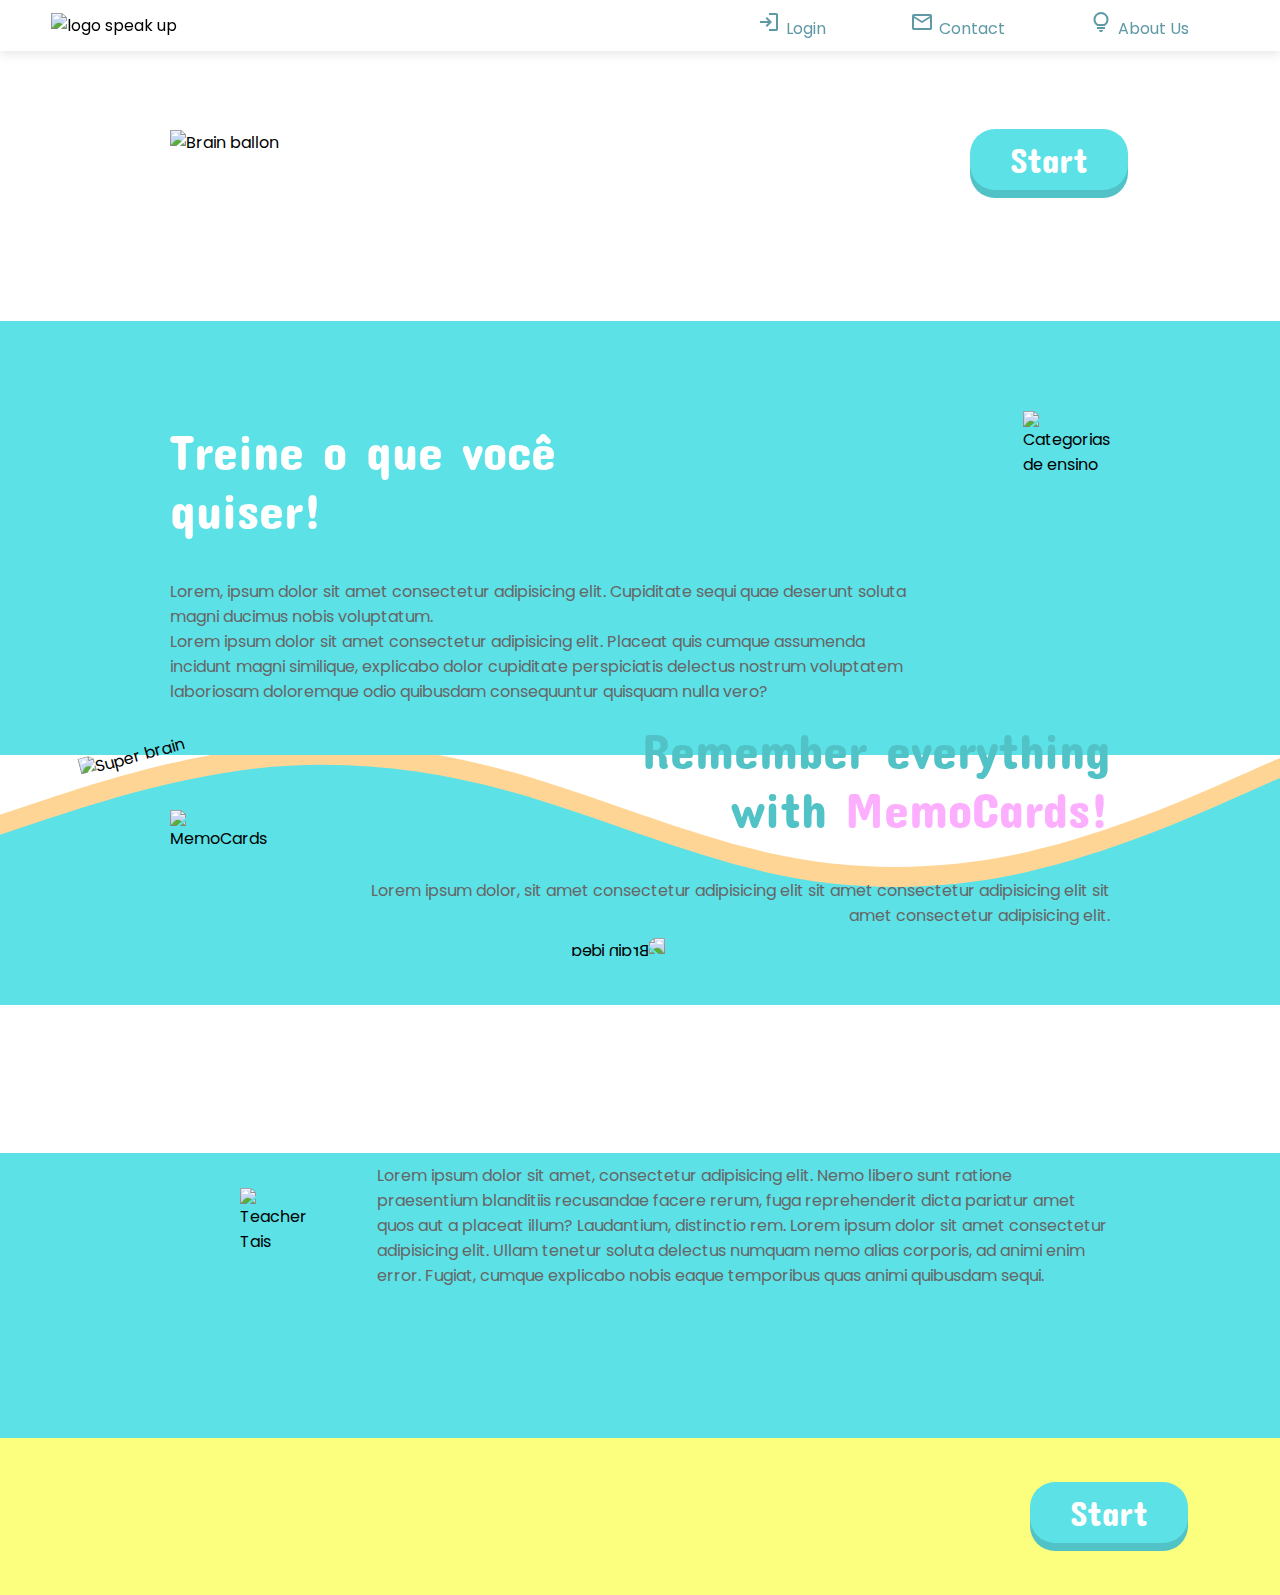
==== index.html @ 05db47d5 "Adicionando index" ====
<!DOCTYPE html>
<html lang="en">
<head>
    <meta charset="UTF-8">
    <meta name="viewport" content="width=device-width, initial-scale=1.0">
    <title>Speak Up English Club</title>
    <link rel="shortcut icon" href="Imagensrc/brainbase.png" type="image/x-icon">
    <link rel="stylesheet" href="style.css">
    <!-- FONTS -->
    <link rel="preconnect" href="https://fonts.googleapis.com">
    <link rel="preconnect" href="https://fonts.gstatic.com" crossorigin>
    <link href="https://fonts.googleapis.com/css2?family=Poppins:ital,wght@0,100;0,200;0,300;0,400;0,500;0,600;0,700;0,800;0,900;1,100;1,200;1,300;1,400;1,500;1,600;1,700;1,800;1,900&display=swap" rel="stylesheet">

    <link rel="preconnect" href="https://fonts.googleapis.com">
    <link rel="preconnect" href="https://fonts.gstatic.com" crossorigin>
    <link href="https://fonts.googleapis.com/css2?family=Concert+One&display=swap" rel="stylesheet">
    <!-- FONTS -->
    <!-- ICONS -->
    <link rel="stylesheet" href="https://fonts.googleapis.com/css2?family=Material+Symbols+Outlined:opsz,wght,FILL,GRAD@24,400,0,0" />
    <link rel="stylesheet" href="https://fonts.googleapis.com/css2?family=Material+Symbols+Outlined:opsz,wght,FILL,GRAD@20..48,100..700,0..1,-50..200" />
    <link rel="stylesheet" href="https://fonts.googleapis.com/css2?family=Material+Symbols+Outlined:opsz,wght,FILL,GRAD@20..48,100..700,0..1,-50..200" />
    <!-- ICONS -->
</head>
<body>
    <div class="tudo">
        <header>
            <div class="interface">
                <div class="logo">
                    <img src="Imagensrc/logospeakup.png" alt="logo speak up" width="150px">
                </div><!--logo-->
    
                <nav class="menu-desktop">
                    <ul>
                        <li><a href="#"><span class="material-symbols-outlined">
                        login</span>Login</a></li>
                        <li><a href="#"><span class="material-symbols-outlined">
                        mail</span>Contact</a></li>
                        <li><a href="#"><span class="material-symbols-outlined">
                        lightbulb</span>About Us</a></li>
                    </ul>
                </nav>
            </div><!--interface-->
        </header>
    
        <main>
            <section class="topo">
                <div class="interface">
                    <div class="flex">
                        <div class="brain-ballon">
                            <img src="Imagensrc/homepageimg.svg" alt="Brain ballon">
                        </div>
    
                        <div class="btn-start">
                            <a class="startbutton" id="startbutton" href="#">Start</a>
                        </div>
    
                    </div><!--flex-->
                </div><!--interface--> 
            </section><!--topo-->
    
            <section class="middle">
                <div class="interface">
                    <div class="flex">
                        <div class="txt-middle">
                            <h2>Treine o que você <br>quiser!</h2>
                            <p>Lorem, ipsum dolor sit amet consectetur adipisicing elit. Cupiditate sequi quae deserunt soluta magni ducimus nobis voluptatum. <br> Lorem ipsum dolor sit amet consectetur adipisicing elit. Placeat quis cumque assumenda incidunt magni similique, explicabo dolor cupiditate perspiciatis delectus nostrum voluptatem laboriosam doloremque odio quibusdam consequuntur quisquam nulla vero?</p>
                        </div>
    
                        <div class="categorias">
                            <img src="Imagensrc/categorias.svg" alt="Categorias de ensino" width="470px">
                        </div>
                    </div><!--flex-->
                </div><!--interface-->
            </section><!--middle-->
            
            <div class="brain-power">
                <img src="Imagensrc/powerbrain.png" alt="Super brain" width="320px">
            </div>
    
            <section class="cards">
                <div class="interface">
                    <div class="flex">
                        <div class="flash-cards">
                            <img class="card" src="Imagensrc/cards.svg" alt="MemoCards" width="450px">
                        </div>
    
                        <div class="cardstxt">
                            <h2>Remember everything <br>with <span>MemoCards!</span></h2>
                            <p>Lorem ipsum dolor, sit amet consectetur adipisicing elit sit amet consectetur adipisicing elit sit amet consectetur adipisicing elit.</p>
                            <img class="idea" src="Imagensrc/brainidea.png" alt="Brain idea" width="300px">
                        </div>
                    </div><!--flex-->
                </div><!--interface--> 
            </section><!--cards-->
    
            <section class="teacher">
                <div class="interface">
                    <div class="flex"> 
                        <div class="waves">
                            <div class="banner">
                                <svg class="wavy" xmlns="http://www.w3.org/2000/svg" viewBox="0 0 1440 320"><path fill="#FFD595" fill-opacity="1" d="M0,64L48,85.3C96,107,192,149,288,170.7C384,192,480,192,576,170.7C672,149,768,107,864,80C960,53,1056,43,1152,53.3C1248,64,1344,96,1392,112L1440,128L1440,320L1392,320C1344,320,1248,320,1152,320C1056,320,960,320,864,320C768,320,672,320,576,320C480,320,384,320,288,320C192,320,96,320,48,320L0,320Z"></path></svg>
                            </div>
            
                            <div class="banner1">
                                <svg class="wavy" xmlns="http://www.w3.org/2000/svg" viewBox="0 0 1440 320"><path fill="#5CE1E6" fill-opacity="1" d="M0,64L48,85.3C96,107,192,149,288,170.7C384,192,480,192,576,170.7C672,149,768,107,864,80C960,53,1056,43,1152,53.3C1248,64,1344,96,1392,112L1440,128L1440,320L1392,320C1344,320,1248,320,1152,320C1056,320,960,320,864,320C768,320,672,320,576,320C480,320,384,320,288,320C192,320,96,320,48,320L0,320Z"></path></svg>
                            </div>
                        </div>
    
                        <div class="profile">
                            <img src="Imagensrc/Teachertais.svg" alt="Teacher Tais" width="450px">
                        </div>
    
                        <div class="abouttxt">
                            <p>Lorem ipsum dolor sit amet, consectetur adipisicing elit. Nemo libero sunt ratione praesentium blanditiis recusandae facere rerum, fuga reprehenderit dicta pariatur amet quos aut a placeat illum? Laudantium, distinctio rem. Lorem ipsum dolor sit amet consectetur adipisicing elit. Ullam tenetur soluta delectus numquam nemo alias corporis, ad animi enim error. Fugiat, cumque explicabo nobis eaque temporibus quas animi quibusdam sequi.</p>
                        </div>
                    </div><!--flex-->
                </div><!--interface--> 
            </section><!--teacher-->
    
           
            <div id="div4">
            </div>
        </main>
    
        <footer>
            <div class="rodape">
                <div class="flex">
                    <!--<div class="txt-footer">
                        Let's start learning?
                    </div>-->
                    <div class="btn-start">
                        <a class="startbutton" id="startbutton" href="#">Start</a>
                    </div>
                </div><!--flex-->
            </div><!--rodape-->
        </footer>
    </div><!--tudo-->
</body>
</html>
---- style.css ----
/* ESTILO GERAL */
*{
    margin: 0;
    padding: 0;
    box-sizing: border-box;
    font-family: 'Poppins',sans-serif;
}



body{
    background-color: white;
    height: 100vh;
}

.interface{
    max-width: 1280;
    margin: 0 auto;
}

.btn-start a{
    text-decoration: none;
    font-family: "Concert One", sans-serif;
    color: white;
    padding: 10px 40px;
    margin-left: 800px;
    margin-top: -100px;
    font-size: 35px;
    font-weight: 400;
    background-color: #5CE1E6;
    box-shadow: 0px 8px #51C2C6;
    border-radius: 25px;
    cursor: pointer;
    display: inline-block;
    transition: .2s;
}

.btn-start a:hover{
    transform: scale(1.05);
}


/* ESTILO DO CABEÇALHO */

header{
    background-color: white;
    width: 100%;
    padding: 10px 4%;
    box-shadow: 0px 3px 10px #cccccc79;
    position: fixed;
    z-index: 10;
}

header nav ul li a span{
    margin-right: 5px;
}

header > .interface{
    display: flex;
    align-items: center;
    justify-content: space-between;
}

header a{
    color: #5F99A6;
    text-decoration: none;
    display: inline-block;
    transition: .2s;
}

header a:hover{
    color: #7eb7c5;
    transform: scale(1.05) ;
}

header nav ul{
    list-style-type: none;
}

header nav ul li {
    display: inline-block;
    padding: 0 40px;
}

.material-symbols-outlined{
    align-items: center;
}

/* ESTILO DO TOPO */

section.topo{
    padding: 130px 170px 4%;
}

/* ESTILO DO MEIO */

section.middle{
    padding: 100px 170px 4%;
    margin-top: 80px;
    background-color: #5CE1E6;
}

section.middle div.flex{
    display: flex;
    gap: 100px;
    justify-content: center;

}

section.middle h2{
    font-family: "Concert One";
    color: white;
    font-size: 50px;
    font-weight: 400;
}

section.middle p{
    color: #666666;
    padding-top: 40px;
}

section img{
    margin-top: -10px;
}

.brain-power{
    display: inline-block;
    margin-top: -65px;
    padding-left: 80px;
    transform: rotate(-15deg);
    z-index: 10;
}

/* ESTILO DOS FLASHCARDS */

section.cards{
    padding: 100px 170px 4%;
    padding-bottom: 250px;
    margin-top: -60px;
}

section.cards div.flex{
    display: flex;
    gap: 5px;
    justify-content: center;

}

section.cards h2{
    font-family: "Concert One";
    color: #51C2C6;
    font-size: 50px;
    font-weight: 400;
    text-align: right;
}

section.cards p{
    color: #666666;
    padding-top: 40px;
    padding-left: 90px;
    text-align: right;
}

section.cards span{
    font-family: "Concert One";
    color: #FDAFFF;
    font-size: 50px;
    font-weight: 400;
    text-align: right;
}

section.cards div.cardstxt{
    margin-top: -100px;
}

section.cards img.idea{
    margin-left: 300px;
    margin-top: 10px;
    transform: scaleX(-1);
}

section.cards img.card{
    position: relative;
    animation: flutuar 2s ease-in-out infinite alternate;

}

@keyframes flutuar{
    0%{
        top:0;
    }
    100%{
        top: 30px;
    }
}

/* ESTILO MEET THE TEACHER */

section.teacher div.waves{
    margin-top: -250px;

}

section.teacher{
    padding: 10px 170px 4%;
    padding-bottom: 150px;
    margin-top: -60px;
    background-color: #5CE1E6;
}

section.teacher div.flex{
    display: flex;
    gap: 70px;
    justify-content: center;
    align-items: center;
}

section.teacher p{
    color: #666666;
}

.banner .wavy{
    position: absolute;
    margin-top: -400px;
    width: 100%;
    left: 0;
    transform: scaleX(-1);
    z-index: -10;
}

.banner1 .wavy{
    position: absolute;
    margin-top: -380px;
    width: 100%;
    left: 0;
    transform: scaleX(-1);
    z-index: -10;
}

/* ESTILO FOOTER */

footer{
    width: 100%;
    padding: 30px 30px 4%;
    background-color: #FCFF7E;
}

footer div.flex{
    display: flex;
    padding-top: 40px;
    align-items: center;
    padding-left: 200px;
}
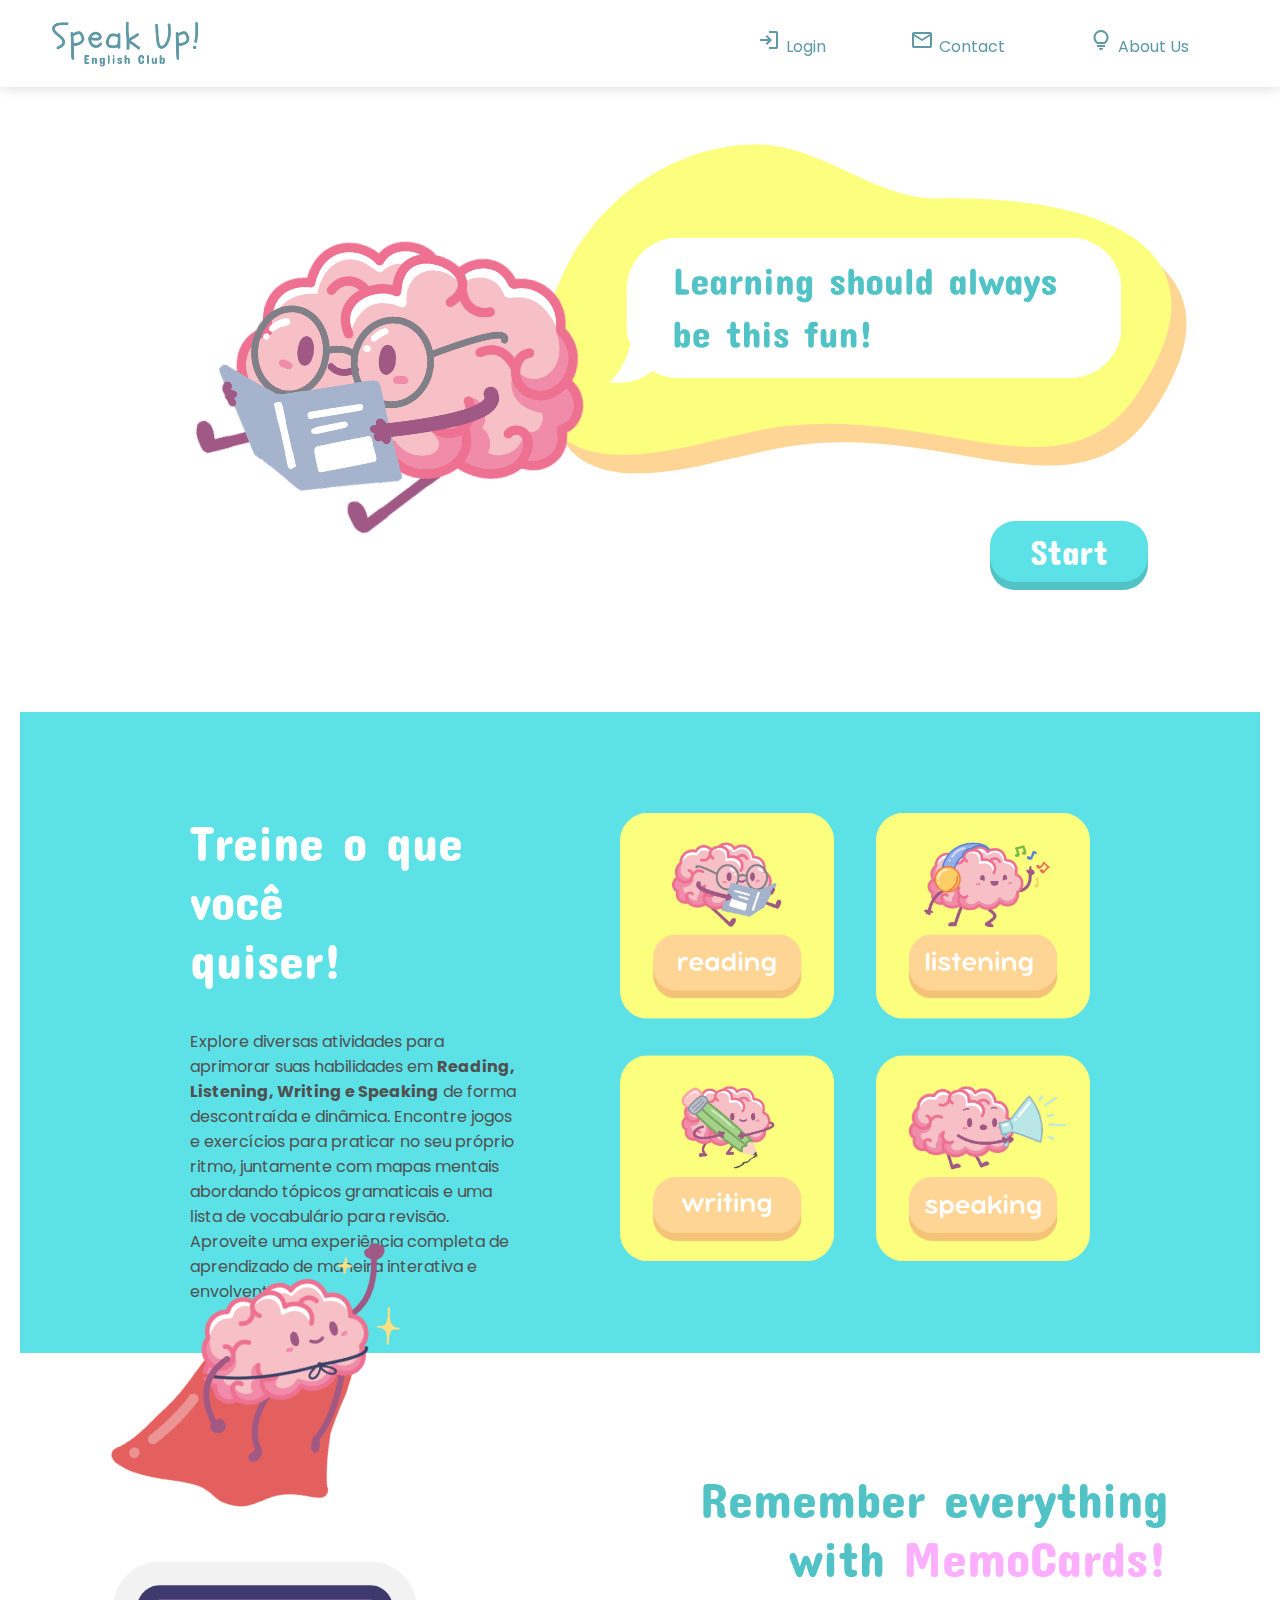
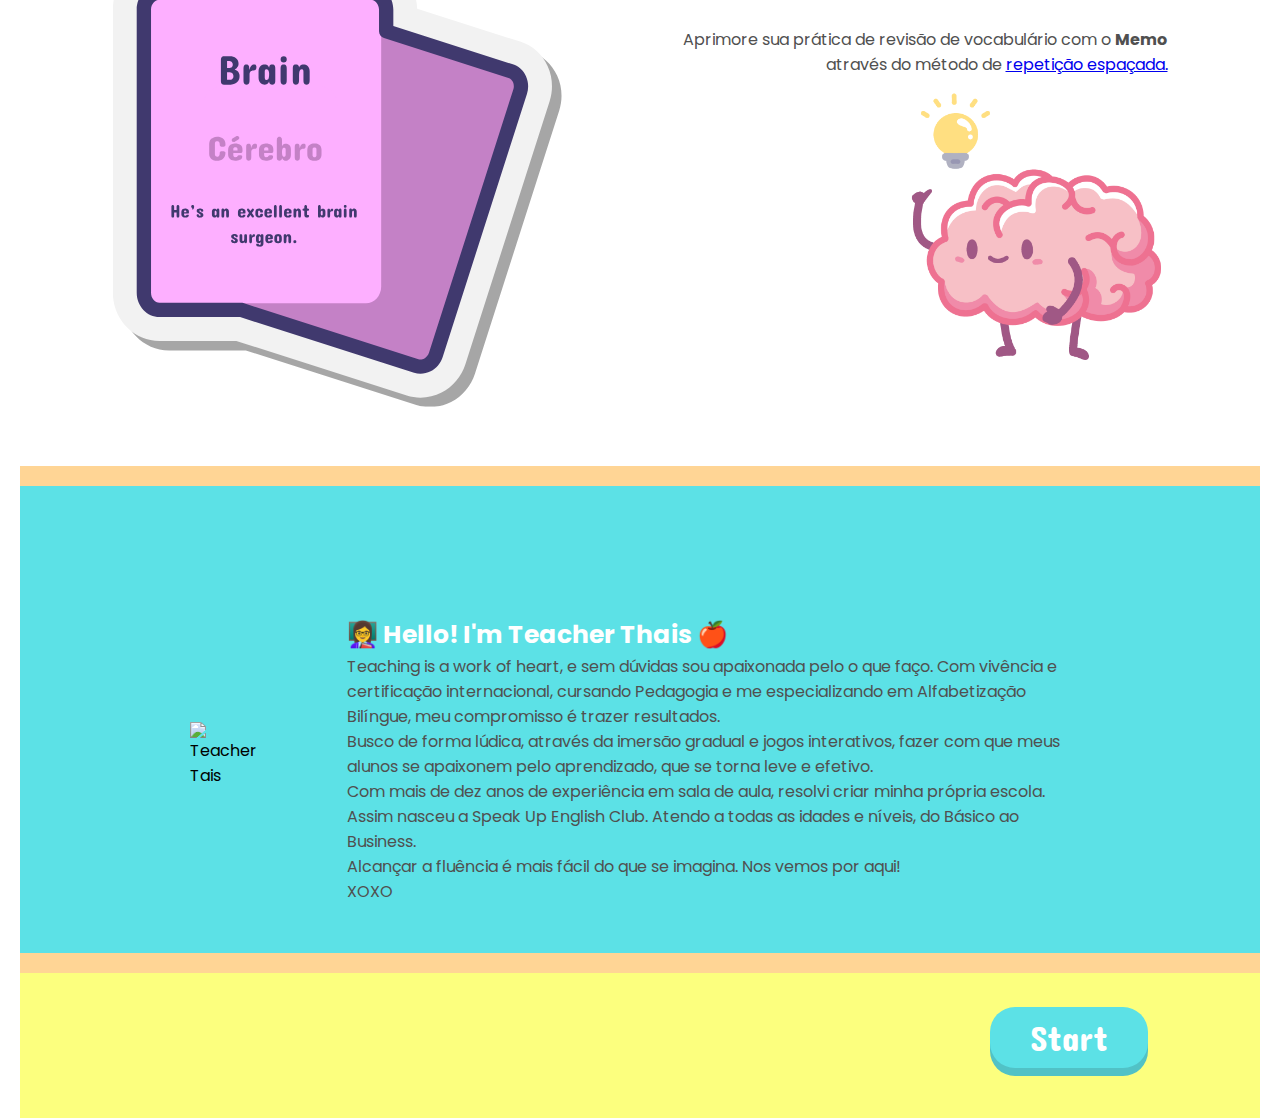
==== commit 0d90ab3c: "Update index.html" ====
--- a/index.html
+++ b/index.html
@@ -1,11 +1,14 @@
-<!DOCTYPE html>
+
+      <!DOCTYPE html>
 <html lang="en">
 <head>
+
     <meta charset="UTF-8">
     <meta name="viewport" content="width=device-width, initial-scale=1.0">
     <title>Speak Up English Club</title>
     <link rel="shortcut icon" href="Imagensrc/brainbase.png" type="image/x-icon">
     <link rel="stylesheet" href="style.css">
+
     <!-- FONTS -->
     <link rel="preconnect" href="https://fonts.googleapis.com">
     <link rel="preconnect" href="https://fonts.gstatic.com" crossorigin>
@@ -15,113 +18,113 @@
     <link rel="preconnect" href="https://fonts.gstatic.com" crossorigin>
     <link href="https://fonts.googleapis.com/css2?family=Concert+One&display=swap" rel="stylesheet">
     <!-- FONTS -->
+
     <!-- ICONS -->
     <link rel="stylesheet" href="https://fonts.googleapis.com/css2?family=Material+Symbols+Outlined:opsz,wght,FILL,GRAD@24,400,0,0" />
     <link rel="stylesheet" href="https://fonts.googleapis.com/css2?family=Material+Symbols+Outlined:opsz,wght,FILL,GRAD@20..48,100..700,0..1,-50..200" />
     <link rel="stylesheet" href="https://fonts.googleapis.com/css2?family=Material+Symbols+Outlined:opsz,wght,FILL,GRAD@20..48,100..700,0..1,-50..200" />
     <!-- ICONS -->
+    
 </head>
+
 <body>
-    <div class="tudo">
-        <header>
+
+    <header>
+        <div class="interface">
+            <div class="logo">
+                <img src="Imagensrc/logospeakup.png" alt="logo speak up" width="150px">
+            </div><!--logo-->
+    
+            <nav class="menu-desktop">
+                <ul>
+                    <li><a href="#"><span class="material-symbols-outlined">
+                    login</span>Login</a></li>
+                    <li><a href="#"><span class="material-symbols-outlined">
+                    mail</span>Contact</a></li>
+                    <li><a href="#"><span class="material-symbols-outlined">
+                    lightbulb</span>About Us</a></li>
+                </ul>
+            </nav>
+        </div><!--interface-->
+    </header>
+
+    <main>
+        <section class="topo">
             <div class="interface">
-                <div class="logo">
-                    <img src="Imagensrc/logospeakup.png" alt="logo speak up" width="150px">
-                </div><!--logo-->
-    
-                <nav class="menu-desktop">
-                    <ul>
-                        <li><a href="#"><span class="material-symbols-outlined">
-                        login</span>Login</a></li>
-                        <li><a href="#"><span class="material-symbols-outlined">
-                        mail</span>Contact</a></li>
-                        <li><a href="#"><span class="material-symbols-outlined">
-                        lightbulb</span>About Us</a></li>
-                    </ul>
-                </nav>
+                <div class="flex">
+                    <div class="brain-ballon">
+                        <img src="Imagensrc/homepageimg.svg" alt="Brain ballon">
+                    </div>
+
+                    <div class="btn-start">
+                        <a id="startbutton" href="#">Start</a>
+                    </div>
+
+                </div><!--flex-->
+            </div><!--interface--> 
+        </section><!--topo-->
+
+        <section class="middle">
+            <div class="interface">
+                <div class="flex">
+                    <div class="txt-middle">
+                        <h2>Treine o que você <br>quiser!</h2>
+                        <p>Explore diversas atividades para aprimorar suas habilidades em <span>Reading, Listening, Writing e Speaking</span> de forma descontraída e dinâmica. Encontre jogos e exercícios para praticar no seu próprio ritmo, juntamente com mapas mentais abordando tópicos gramaticais e uma lista de vocabulário para revisão. <br> Aproveite uma experiência completa de aprendizado de maneira interativa e envolvente!
+                        </p>
+                    </div>
+
+                    <div class="categorias">
+                        <img src="Imagensrc/categorias.svg" alt="Categorias de ensino" width="470px">
+                    </div>
+                </div><!--flex-->
             </div><!--interface-->
-        </header>
-    
-        <main>
-            <section class="topo">
-                <div class="interface">
-                    <div class="flex">
-                        <div class="brain-ballon">
-                            <img src="Imagensrc/homepageimg.svg" alt="Brain ballon">
+        </section><!--middle-->
+        
+        <div class="brain-power">
+            <img src="Imagensrc/powerbrain.png" alt="Super brain" width="320px">
+        </div>
+
+        <section class="cards">
+            <div class="interface">
+                <div class="flex">
+                    <div class="flash-cards">
+                        <img class="card" src="Imagensrc/cards.svg" alt="MemoCards" width="450px">
+                    </div>
+
+                    <div class="cardstxt">
+                        <h2>Remember everything <br>with <span id="purple">MemoCards!</span></h2>
+                        <p>Aprimore sua prática de revisão de vocabulário com o <span id="bold">Memo</span> através do método de <a href="https://pt.wikipedia.org/wiki/Repeti%C3%A7%C3%A3o_espa%C3%A7ada" target="_blank">repetição espaçada.</a></p>
+                        <img class="idea" src="Imagensrc/brainidea.png" alt="Brain idea" width="300px">
+                    </div>
+                </div><!--flex-->
+            </div><!--interface--> 
+        </section><!--cards-->
+
+        <section class="teacher">
+            <div class="interface">
+                <div class="flex"> 
+                    <!--<div class="waves">
+                        <div class="banner">
+                            <svg class="wavy" xmlns="http://www.w3.org/2000/svg" viewBox="0 0 1440 320"><path fill="#FFD595" fill-opacity="1" d="M0,64L48,85.3C96,107,192,149,288,170.7C384,192,480,192,576,170.7C672,149,768,107,864,80C960,53,1056,43,1152,53.3C1248,64,1344,96,1392,112L1440,128L1440,320L1392,320C1344,320,1248,320,1152,320C1056,320,960,320,864,320C768,320,672,320,576,320C480,320,384,320,288,320C192,320,96,320,48,320L0,320Z"></path></svg>
                         </div>
-    
-                        <div class="btn-start">
-                            <a class="startbutton" id="startbutton" href="#">Start</a>
+        
+                        <div class="banner1">
+                            <svg class="wavy" xmlns="http://www.w3.org/2000/svg" viewBox="0 0 1440 320"><path fill="#5CE1E6" fill-opacity="1" d="M0,64L48,85.3C96,107,192,149,288,170.7C384,192,480,192,576,170.7C672,149,768,107,864,80C960,53,1056,43,1152,53.3C1248,64,1344,96,1392,112L1440,128L1440,320L1392,320C1344,320,1248,320,1152,320C1056,320,960,320,864,320C768,320,672,320,576,320C480,320,384,320,288,320C192,320,96,320,48,320L0,320Z"></path></svg>
                         </div>
-    
-                    </div><!--flex-->
-                </div><!--interface--> 
-            </section><!--topo-->
-    
-            <section class="middle">
-                <div class="interface">
-                    <div class="flex">
-                        <div class="txt-middle">
-                            <h2>Treine o que você <br>quiser!</h2>
-                            <p>Lorem, ipsum dolor sit amet consectetur adipisicing elit. Cupiditate sequi quae deserunt soluta magni ducimus nobis voluptatum. <br> Lorem ipsum dolor sit amet consectetur adipisicing elit. Placeat quis cumque assumenda incidunt magni similique, explicabo dolor cupiditate perspiciatis delectus nostrum voluptatem laboriosam doloremque odio quibusdam consequuntur quisquam nulla vero?</p>
-                        </div>
-    
-                        <div class="categorias">
-                            <img src="Imagensrc/categorias.svg" alt="Categorias de ensino" width="470px">
-                        </div>
-                    </div><!--flex-->
-                </div><!--interface-->
-            </section><!--middle-->
-            
-            <div class="brain-power">
-                <img src="Imagensrc/powerbrain.png" alt="Super brain" width="320px">
-            </div>
-    
-            <section class="cards">
-                <div class="interface">
-                    <div class="flex">
-                        <div class="flash-cards">
-                            <img class="card" src="Imagensrc/cards.svg" alt="MemoCards" width="450px">
-                        </div>
-    
-                        <div class="cardstxt">
-                            <h2>Remember everything <br>with <span>MemoCards!</span></h2>
-                            <p>Lorem ipsum dolor, sit amet consectetur adipisicing elit sit amet consectetur adipisicing elit sit amet consectetur adipisicing elit.</p>
-                            <img class="idea" src="Imagensrc/brainidea.png" alt="Brain idea" width="300px">
-                        </div>
-                    </div><!--flex-->
-                </div><!--interface--> 
-            </section><!--cards-->
-    
-            <section class="teacher">
-                <div class="interface">
-                    <div class="flex"> 
-                        <div class="waves">
-                            <div class="banner">
-                                <svg class="wavy" xmlns="http://www.w3.org/2000/svg" viewBox="0 0 1440 320"><path fill="#FFD595" fill-opacity="1" d="M0,64L48,85.3C96,107,192,149,288,170.7C384,192,480,192,576,170.7C672,149,768,107,864,80C960,53,1056,43,1152,53.3C1248,64,1344,96,1392,112L1440,128L1440,320L1392,320C1344,320,1248,320,1152,320C1056,320,960,320,864,320C768,320,672,320,576,320C480,320,384,320,288,320C192,320,96,320,48,320L0,320Z"></path></svg>
-                            </div>
-            
-                            <div class="banner1">
-                                <svg class="wavy" xmlns="http://www.w3.org/2000/svg" viewBox="0 0 1440 320"><path fill="#5CE1E6" fill-opacity="1" d="M0,64L48,85.3C96,107,192,149,288,170.7C384,192,480,192,576,170.7C672,149,768,107,864,80C960,53,1056,43,1152,53.3C1248,64,1344,96,1392,112L1440,128L1440,320L1392,320C1344,320,1248,320,1152,320C1056,320,960,320,864,320C768,320,672,320,576,320C480,320,384,320,288,320C192,320,96,320,48,320L0,320Z"></path></svg>
-                            </div>
-                        </div>
-    
-                        <div class="profile">
-                            <img src="Imagensrc/Teachertais.svg" alt="Teacher Tais" width="450px">
-                        </div>
-    
-                        <div class="abouttxt">
-                            <p>Lorem ipsum dolor sit amet, consectetur adipisicing elit. Nemo libero sunt ratione praesentium blanditiis recusandae facere rerum, fuga reprehenderit dicta pariatur amet quos aut a placeat illum? Laudantium, distinctio rem. Lorem ipsum dolor sit amet consectetur adipisicing elit. Ullam tenetur soluta delectus numquam nemo alias corporis, ad animi enim error. Fugiat, cumque explicabo nobis eaque temporibus quas animi quibusdam sequi.</p>
-                        </div>
-                    </div><!--flex-->
-                </div><!--interface--> 
-            </section><!--teacher-->
-    
-           
-            <div id="div4">
-            </div>
-        </main>
-    
+                    </div>-->
+
+                    <div class="profile">
+                        <img src="Imagensrc/Thais.svg" alt="Teacher Tais" width="350px">
+                    </div>
+
+                    <div class="abouttxt">
+                        <h3>👩‍🏫 Hello! I'm Teacher Thais 🍎</h3>
+                        <p>Teaching is a work of heart, e sem dúvidas sou apaixonada pelo o que faço. Com vivência e certificação internacional, cursando Pedagogia e me especializando em Alfabetização Bilíngue, meu compromisso é trazer resultados.<br>Busco de forma lúdica, através da imersão gradual e jogos interativos, fazer com que meus alunos se apaixonem pelo aprendizado, que se torna leve e efetivo.<br>Com mais de dez anos de experiência em sala de aula, resolvi criar minha própria escola. Assim nasceu a Speak Up English Club. Atendo a todas as idades e níveis, do Básico ao Business.<br>Alcançar a fluência é mais fácil do que se imagina. Nos vemos por aqui!<br>XOXO</p>
+                    </div>
+                </div><!--flex-->
+            </div><!--interface--> 
+        </section><!--teacher-->
+
         <footer>
             <div class="rodape">
                 <div class="flex">
@@ -134,6 +137,9 @@
                 </div><!--flex-->
             </div><!--rodape-->
         </footer>
-    </div><!--tudo-->
+
+    </main>
+
 </body>
-</html>+
+</html>
--- a/style.css
+++ b/style.css
@@ -1,35 +1,43 @@
 
 /* ESTILO GERAL */
 *{
-    margin: 0;
-    padding: 0;
+    margin: 0px;
+    padding: 0px;
     box-sizing: border-box;
-    font-family: 'Poppins',sans-serif;
-}
-
-
+}
+
+:root{
+    --cor0:#5CE1E6;
+    --cor1:#51C2C6;
+    --cor2:#FCFF7E;
+    --cor3:#FDAFFF;
+    --cor4:#505050;
+    --cor5:#FFD595;
+
+    --fonte-padrao: 'Poppins',sans-serif;
+    --fonte-destaque:'Concert One', sans-serif;
+}
 
 body{
     background-color: white;
+    font-family: var(--fonte-padrao);
     height: 100vh;
 }
 
 .interface{
-    max-width: 1280;
+    max-width: 1380px;
     margin: 0 auto;
 }
 
 .btn-start a{
     text-decoration: none;
-    font-family: "Concert One", sans-serif;
+    font-family: var(--fonte-destaque);
+    font-size: 35px;
+    font-weight: 400;
     color: white;
+    background-color: var(--cor0);
+    box-shadow: 0px 8px var(--cor1);
     padding: 10px 40px;
-    margin-left: 800px;
-    margin-top: -100px;
-    font-size: 35px;
-    font-weight: 400;
-    background-color: #5CE1E6;
-    box-shadow: 0px 8px #51C2C6;
     border-radius: 25px;
     cursor: pointer;
     display: inline-block;
@@ -47,7 +55,7 @@
     background-color: white;
     width: 100%;
     padding: 10px 4%;
-    box-shadow: 0px 3px 10px #cccccc79;
+    box-shadow: 0px 3px 10px #0000001c;
     position: fixed;
     z-index: 10;
 }
@@ -87,10 +95,22 @@
     align-items: center;
 }
 
+main{
+    min-width: 100px;
+    max-width: 1500px;
+    margin: auto;
+    padding: 20px;
+}
+
 /* ESTILO DO TOPO */
 
 section.topo{
     padding: 130px 170px 4%;
+}
+
+section.topo div a#startbutton{
+    margin-left: 800px;
+    margin-top: -100px;
 }
 
 /* ESTILO DO MEIO */
@@ -98,7 +118,7 @@
 section.middle{
     padding: 100px 170px 4%;
     margin-top: 80px;
-    background-color: #5CE1E6;
+    background-color: var(--cor0);
 }
 
 section.middle div.flex{
@@ -116,8 +136,12 @@
 }
 
 section.middle p{
-    color: #666666;
+    color: var(--cor4);
     padding-top: 40px;
+}
+
+section.middle p span{
+    font-weight: bold;
 }
 
 section img{
@@ -149,25 +173,29 @@
 
 section.cards h2{
     font-family: "Concert One";
-    color: #51C2C6;
+    color: var(--cor1);
     font-size: 50px;
     font-weight: 400;
     text-align: right;
 }
 
 section.cards p{
-    color: #666666;
+    color: var(--cor4);
     padding-top: 40px;
     padding-left: 90px;
     text-align: right;
 }
 
-section.cards span{
+section.cards span#purple{
     font-family: "Concert One";
-    color: #FDAFFF;
+    color: var(--cor3);
     font-size: 50px;
     font-weight: 400;
     text-align: right;
+}
+
+section.cards span#bold{
+    font-weight: bold;
 }
 
 section.cards div.cardstxt{
@@ -197,30 +225,35 @@
 
 /* ESTILO MEET THE TEACHER */
 
-section.teacher div.waves{
+/* section.teacher div.waves{
     margin-top: -250px;
 
-}
+} */
 
 section.teacher{
-    padding: 10px 170px 4%;
-    padding-bottom: 150px;
-    margin-top: -60px;
-    background-color: #5CE1E6;
+    padding: 130px 170px 4%;
+    margin-top: -200px;
+    background-color: var(--cor0);
+    border-top: 20px solid var(--cor5);
 }
 
 section.teacher div.flex{
     display: flex;
-    gap: 70px;
+    gap: 90px;
     justify-content: center;
     align-items: center;
 }
 
 section.teacher p{
-    color: #666666;
-}
-
-.banner .wavy{
+    color: #505050;
+}
+
+section.teacher h3{
+    font-weight: bold;
+    font-size: 25px;
+    color: white;
+}
+/* .banner .wavy{
     position: absolute;
     margin-top: -400px;
     width: 100%;
@@ -237,13 +270,16 @@
     transform: scaleX(-1);
     z-index: -10;
 }
+ */
 
 /* ESTILO FOOTER */
 
 footer{
-    width: 100%;
-    padding: 30px 30px 4%;
+    margin-top: -50;
+    margin-bottom: -20px;
+    padding: 20px 170px 4%;
     background-color: #FCFF7E;
+    border-top: 20px solid var(--cor5);
 }
 
 footer div.flex{
@@ -253,3 +289,8 @@
     padding-left: 200px;
 }
 
+footer div a#startbutton{
+    margin-left: 600px;
+    margin-top: -100px;
+}
+
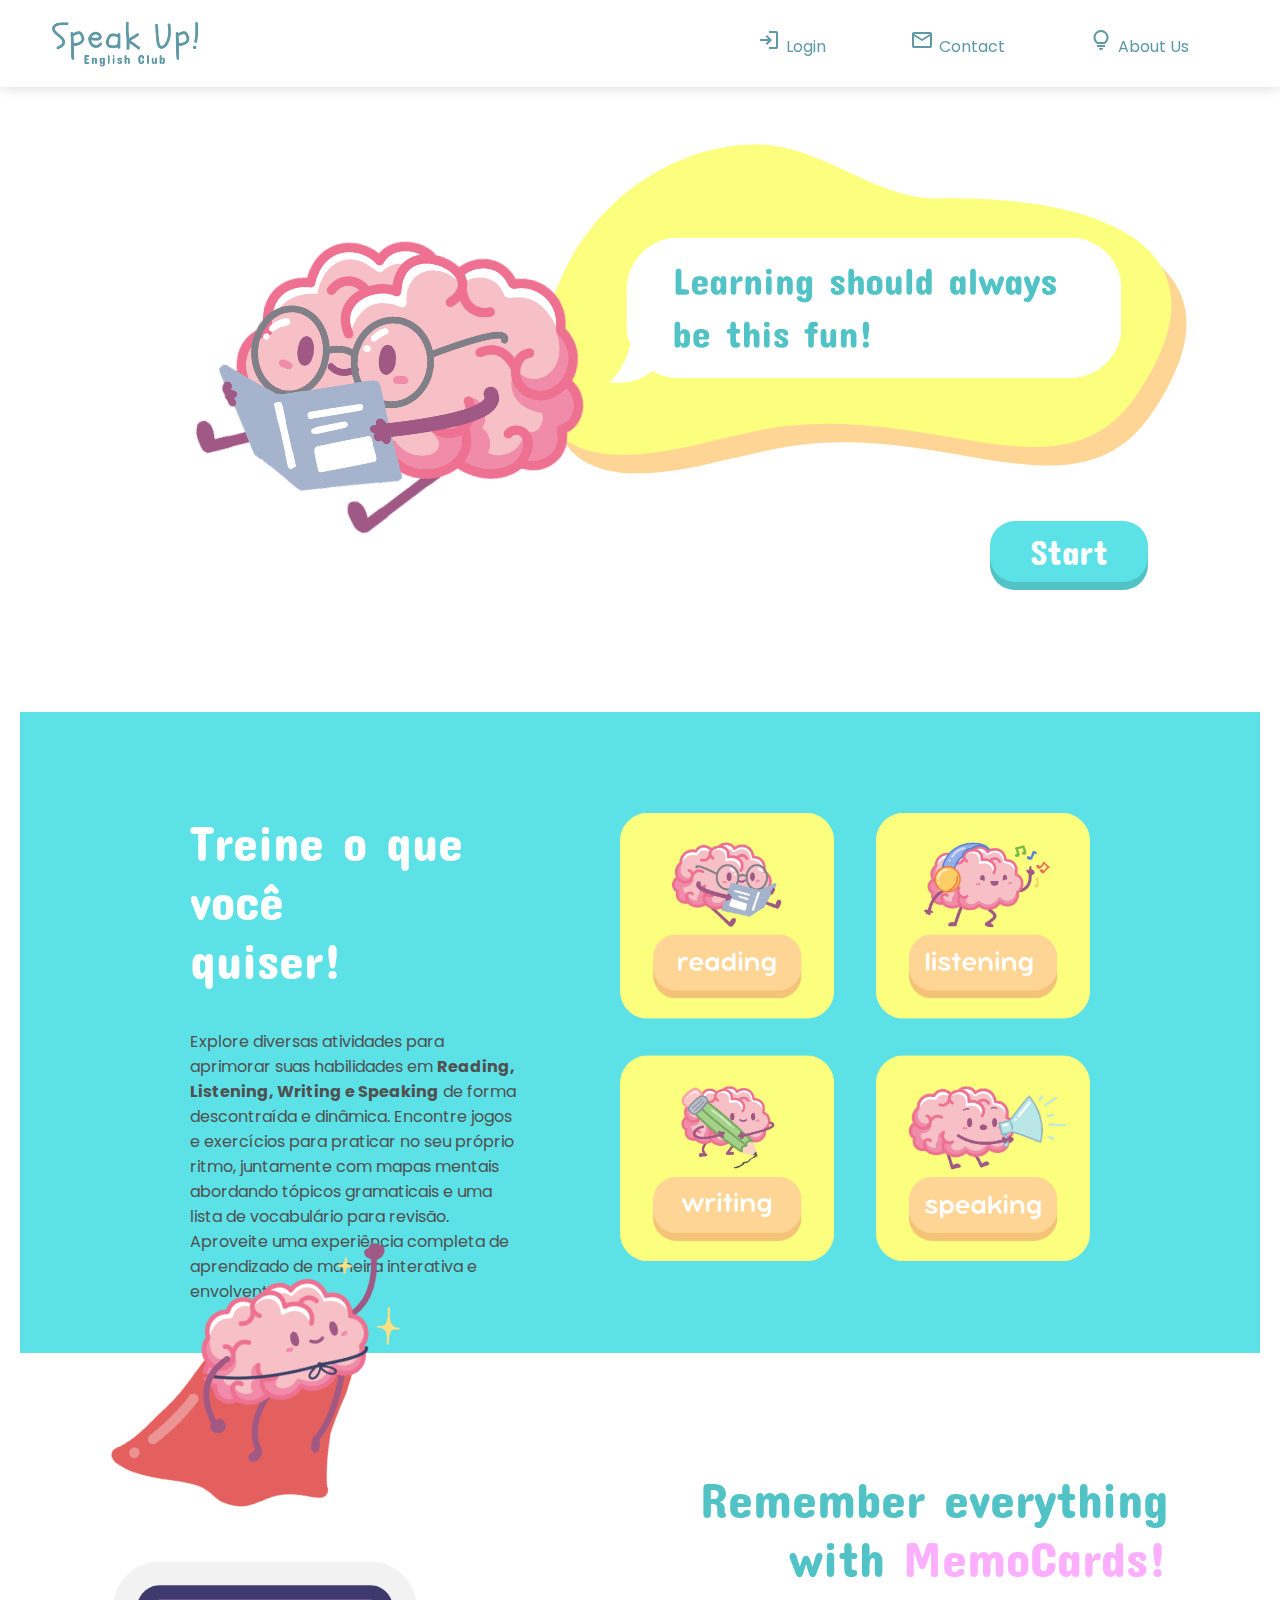
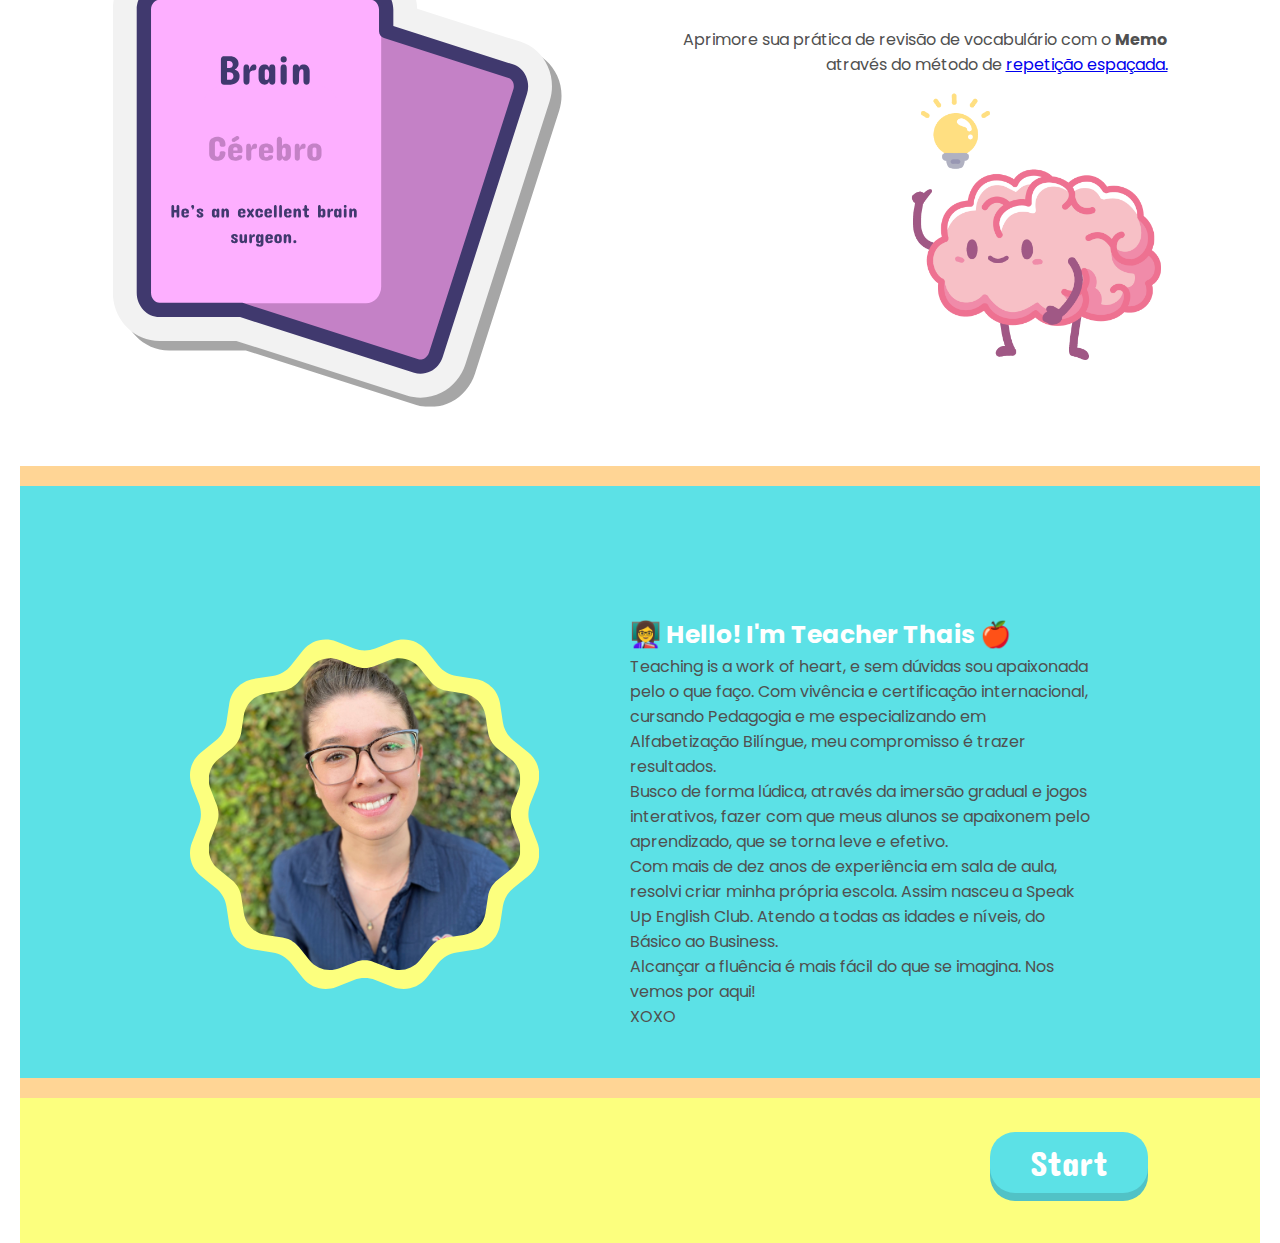
==== commit 758b482c: "Add files via upload" ====
--- a/index.html
+++ b/index.html
@@ -1,5 +1,4 @@
-
-      <!DOCTYPE html>
+<!DOCTYPE html>
 <html lang="en">
 <head>
 
@@ -8,16 +7,6 @@
     <title>Speak Up English Club</title>
     <link rel="shortcut icon" href="Imagensrc/brainbase.png" type="image/x-icon">
     <link rel="stylesheet" href="style.css">
-
-    <!-- FONTS -->
-    <link rel="preconnect" href="https://fonts.googleapis.com">
-    <link rel="preconnect" href="https://fonts.gstatic.com" crossorigin>
-    <link href="https://fonts.googleapis.com/css2?family=Poppins:ital,wght@0,100;0,200;0,300;0,400;0,500;0,600;0,700;0,800;0,900;1,100;1,200;1,300;1,400;1,500;1,600;1,700;1,800;1,900&display=swap" rel="stylesheet">
-
-    <link rel="preconnect" href="https://fonts.googleapis.com">
-    <link rel="preconnect" href="https://fonts.gstatic.com" crossorigin>
-    <link href="https://fonts.googleapis.com/css2?family=Concert+One&display=swap" rel="stylesheet">
-    <!-- FONTS -->
 
     <!-- ICONS -->
     <link rel="stylesheet" href="https://fonts.googleapis.com/css2?family=Material+Symbols+Outlined:opsz,wght,FILL,GRAD@24,400,0,0" />
@@ -37,7 +26,7 @@
     
             <nav class="menu-desktop">
                 <ul>
-                    <li><a href="#"><span class="material-symbols-outlined">
+                    <li><a href="login.html"><span class="material-symbols-outlined">
                     login</span>Login</a></li>
                     <li><a href="#"><span class="material-symbols-outlined">
                     mail</span>Contact</a></li>
@@ -57,7 +46,7 @@
                     </div>
 
                     <div class="btn-start">
-                        <a id="startbutton" href="#">Start</a>
+                        <a id="startbutton" href="home.html">Start</a>
                     </div>
 
                 </div><!--flex-->
@@ -142,4 +131,4 @@
 
 </body>
 
-</html>
+</html>--- a/style.css
+++ b/style.css
@@ -1,3 +1,5 @@
+@import url('https://fonts.googleapis.com/css2?family=Poppins:ital,wght@0,100;0,200;0,300;0,400;0,500;0,600;0,700;0,800;0,900;1,100;1,200;1,300;1,400;1,500;1,600;1,700;1,800;1,900&display=swap');
+@import url("https://fonts.googleapis.com/css2?family=Concert+One&display=swap");
 
 /* ESTILO GERAL */
 *{
